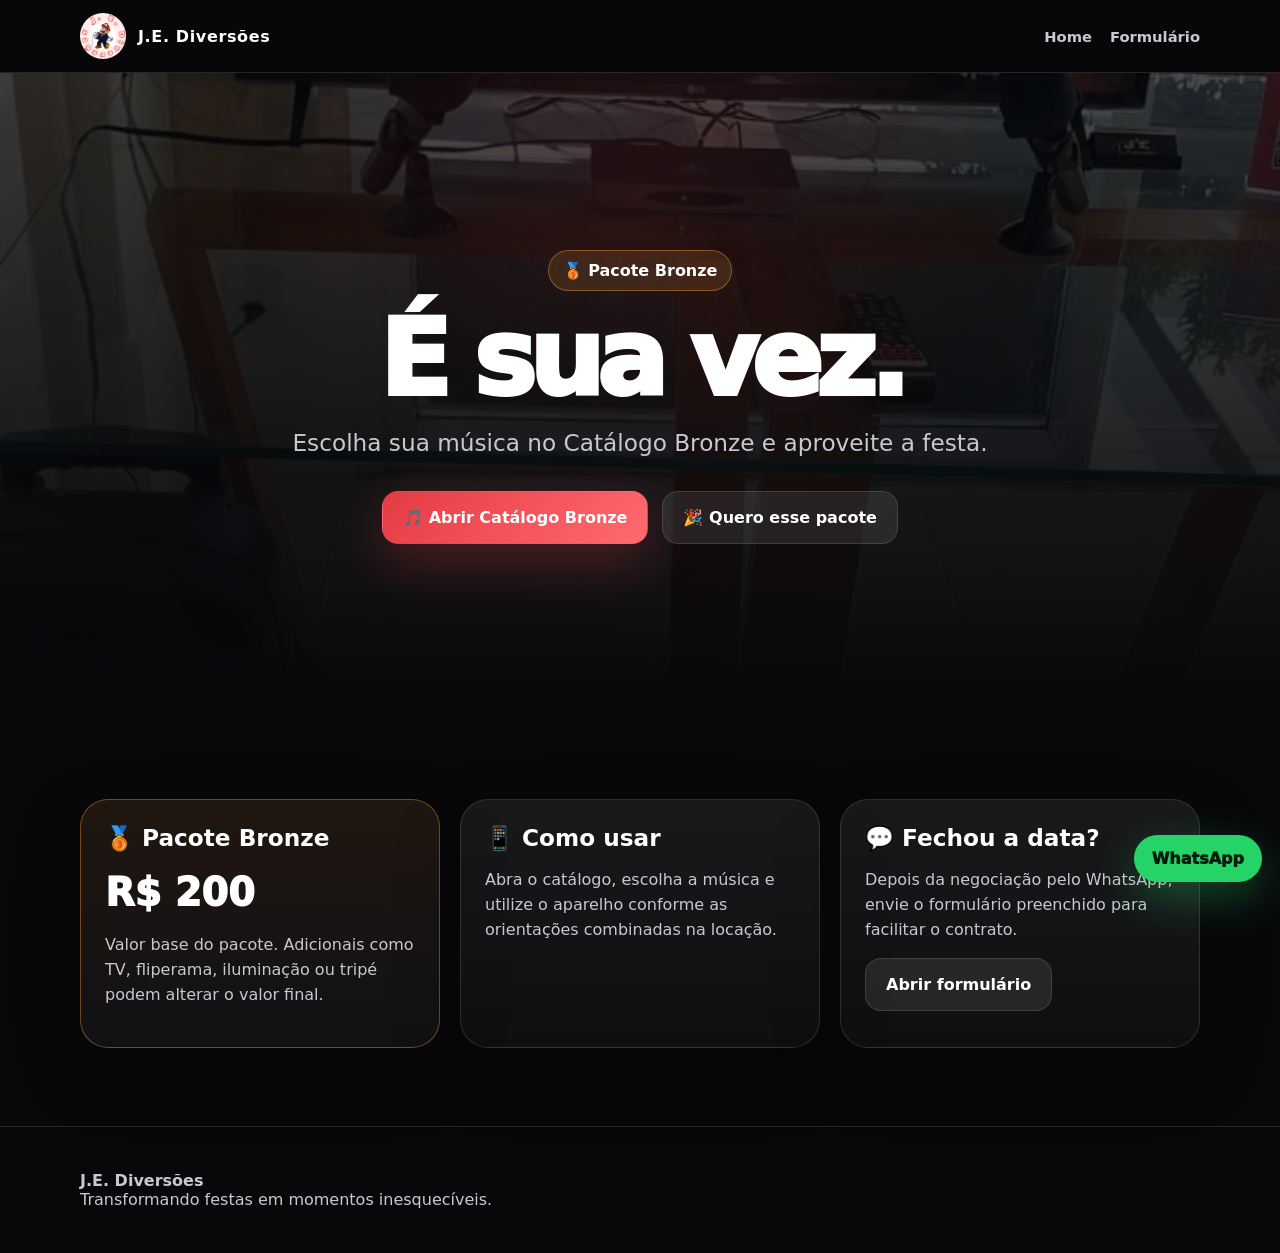
==== bronze/index.html @ 9c895934 "Add files via upload" ====
<!doctype html><html lang="pt-BR"><head><meta charset="utf-8"><meta name="viewport" content="width=device-width,initial-scale=1"><title>Pacote Bronze | J.E. Diversões</title><link rel="stylesheet" href="../assets/css/style.css"></head><body class="bronze"><header class="nav"><div class="container nav-inner"><a class="brand" href="../"><img src="../assets/images/logo.jpeg" alt="J.E. Diversões"><span>J.E. Diversões</span></a><nav class="nav-links"><a href="../">Home</a><a href="../formulario/">Formulário</a></nav></div></header><main><section class="hero package-hero"><img class="photo-bg" src="../assets/images/setup-02.jpeg" alt="Karaokê J.E."><div class="container hero-content"><span class="badge package-badge">🥉 Pacote Bronze</span><h1>É sua vez.</h1><p>Escolha sua música no Catálogo Bronze e aproveite a festa.</p><div class="actions"><a class="btn btn-primary" href="https://drive.google.com/file/d/1Rz8k2OsIjHz6esaZS37DwuMLdk29agb2/view?usp=drivesdk" target="_blank" rel="noopener">🎵 Abrir Catálogo Bronze</a><a class="btn btn-secondary" data-whatsapp="Olá! Vim pelo site da J.E. Diversões e gostaria de orçamento para o Pacote Bronze.">🎉 Quero esse pacote</a></div></div></section><section><div class="container grid grid-3"><div class="card package-panel"><h3>🥉 Pacote Bronze</h3><div class="price">R$ 200</div><p>Valor base do pacote. Adicionais como TV, fliperama, iluminação ou tripé podem alterar o valor final.</p></div><div class="card"><h3>📱 Como usar</h3><p>Abra o catálogo, escolha a música e utilize o aparelho conforme as orientações combinadas na locação.</p></div><div class="card"><h3>💬 Fechou a data?</h3><p>Depois da negociação pelo WhatsApp, envie o formulário preenchido para facilitar o contrato.</p><a class="btn btn-secondary" href="../formulario/">Abrir formulário</a></div></div></section></main><a class="whats" data-whatsapp="Olá! Vim pelo site da J.E. Diversões e gostaria de orçamento para o Pacote Bronze.">WhatsApp</a><footer class="footer"><div class="container"><strong>J.E. Diversões</strong><br>Transformando festas em momentos inesquecíveis.</div></footer><script src="../assets/js/app.js"></script></body></html>
---- assets/css/style.css ----
:root{--bg:#08080b;--card:#12121a;--soft:#1d1d29;--text:#fff;--muted:#c8c8d2;--red:#e53b43;--gold:#f1c15b;--blue:#1769c2;--line:rgba(255,255,255,.12)}*{box-sizing:border-box}html{scroll-behavior:smooth}body{margin:0;font-family:Inter,system-ui,-apple-system,Segoe UI,Roboto,Arial,sans-serif;background:var(--bg);color:var(--text)}a{color:inherit;text-decoration:none}.container{width:min(1120px,92%);margin:auto}.nav{position:sticky;top:0;z-index:10;background:rgba(8,8,11,.78);backdrop-filter:blur(14px);border-bottom:1px solid var(--line)}.nav-inner{height:72px;display:flex;align-items:center;justify-content:space-between;gap:16px}.brand{display:flex;align-items:center;gap:12px;font-weight:900;letter-spacing:.04em}.brand img{width:46px;height:46px;border-radius:50%;object-fit:cover}.nav-links{display:flex;gap:18px;color:var(--muted);font-weight:700;font-size:.92rem}.hero{min-height:88vh;position:relative;display:grid;place-items:center;overflow:hidden}.hero video,.hero .photo-bg{position:absolute;inset:0;width:100%;height:100%;object-fit:cover;opacity:.48}.hero:after{content:"";position:absolute;inset:0;background:linear-gradient(180deg,rgba(0,0,0,.38),#08080b 96%),radial-gradient(circle at 50% 20%,rgba(229,59,67,.22),transparent 45%)}.hero-content{position:relative;z-index:1;text-align:center;padding:70px 0}.badge{display:inline-flex;align-items:center;gap:8px;border:1px solid var(--line);background:rgba(255,255,255,.08);border-radius:999px;padding:10px 14px;color:#fff;font-weight:800}.hero h1{font-size:clamp(2.6rem,9vw,6.6rem);line-height:.92;margin:20px 0 16px;font-weight:1000;letter-spacing:-.07em}.hero p{font-size:clamp(1.05rem,2.5vw,1.45rem);color:var(--muted);max-width:760px;margin:0 auto 30px;line-height:1.55}.actions{display:flex;justify-content:center;gap:14px;flex-wrap:wrap}.btn{display:inline-flex;align-items:center;justify-content:center;gap:10px;border-radius:16px;padding:16px 20px;font-weight:900;border:1px solid transparent;transition:.2s;cursor:pointer}.btn-primary{background:linear-gradient(135deg,var(--red),#ff6b70);color:#fff;box-shadow:0 18px 50px rgba(229,59,67,.28)}.btn-secondary{background:rgba(255,255,255,.09);border-color:var(--line);color:#fff}.btn:hover{transform:translateY(-2px)}section{padding:78px 0}.section-title{font-size:clamp(2rem,4vw,3.4rem);letter-spacing:-.05em;line-height:1;margin:0 0 16px}.section-sub{color:var(--muted);font-size:1.08rem;line-height:1.6;max-width:760px}.grid{display:grid;gap:20px}.grid-3{grid-template-columns:repeat(3,1fr)}.grid-4{grid-template-columns:repeat(4,1fr)}.card{background:linear-gradient(180deg,rgba(255,255,255,.07),rgba(255,255,255,.03));border:1px solid var(--line);border-radius:28px;padding:24px;box-shadow:0 25px 70px rgba(0,0,0,.22)}.card h3{font-size:1.45rem;margin:0 0 10px}.card p,.card li{color:var(--muted);line-height:1.55}.price{font-size:2.4rem;font-weight:1000;margin:18px 0}.highlight{border-color:rgba(241,193,91,.6);box-shadow:0 22px 80px rgba(241,193,91,.1)}.tag{display:inline-block;border-radius:999px;padding:7px 10px;background:rgba(241,193,91,.15);color:#ffd77a;font-weight:900;font-size:.78rem}.media-grid{display:grid;grid-template-columns:1.3fr .9fr;gap:20px}.media-grid img{width:100%;height:100%;min-height:280px;object-fit:cover;border-radius:28px;border:1px solid var(--line)}.gallery{display:grid;grid-template-columns:repeat(4,1fr);gap:14px}.gallery img{width:100%;height:310px;object-fit:cover;border-radius:24px;border:1px solid var(--line)}.addons .card{min-height:210px}.package-hero{min-height:72vh}.bronze{--accent:#cd7f32}.prata{--accent:#cfd4dc}.ouro{--accent:#f1c15b}.package-badge{background:color-mix(in srgb,var(--accent) 18%,transparent);border-color:color-mix(in srgb,var(--accent) 55%,transparent);color:#fff}.package-panel{border:1px solid color-mix(in srgb,var(--accent) 50%,transparent);background:linear-gradient(180deg,color-mix(in srgb,var(--accent) 12%,transparent),rgba(255,255,255,.04));}.steps{counter-reset:step}.step{display:flex;gap:16px;align-items:flex-start}.step:before{counter-increment:step;content:counter(step);width:34px;height:34px;display:grid;place-items:center;border-radius:50%;background:var(--red);font-weight:900;flex:0 0 auto}.form-wrap{max-width:920px;margin:auto}.form-grid{display:grid;grid-template-columns:repeat(2,1fr);gap:14px}.field{display:flex;flex-direction:column;gap:7px}.field.full{grid-column:1/-1}label{font-weight:800;color:#f5f5f5}input,select,textarea{width:100%;border:1px solid var(--line);background:#101018;color:#fff;border-radius:14px;padding:14px 14px;font:inherit}textarea{min-height:120px;resize:vertical}.checkline{display:flex;flex-wrap:wrap;gap:12px}.checkline label{background:#101018;border:1px solid var(--line);padding:12px 14px;border-radius:14px;font-weight:700}.footer{padding:44px 0;border-top:1px solid var(--line);color:var(--muted)}.whats{position:fixed;right:18px;bottom:18px;background:#25d366;color:#031b0c;border-radius:999px;padding:14px 18px;font-weight:1000;z-index:20;box-shadow:0 15px 44px rgba(37,211,102,.32)}.notice{background:rgba(23,105,194,.14);border:1px solid rgba(23,105,194,.4);color:#dcecff;padding:14px;border-radius:18px}.small{font-size:.9rem;color:var(--muted)}@media(max-width:820px){.nav-links{display:none}.grid-3,.grid-4,.media-grid,.gallery,.form-grid{grid-template-columns:1fr}.hero{min-height:82vh}.actions .btn{width:100%}.gallery img{height:360px}section{padding:58px 0}.whats{left:16px;right:16px;text-align:center;justify-content:center}.card{border-radius:22px}}
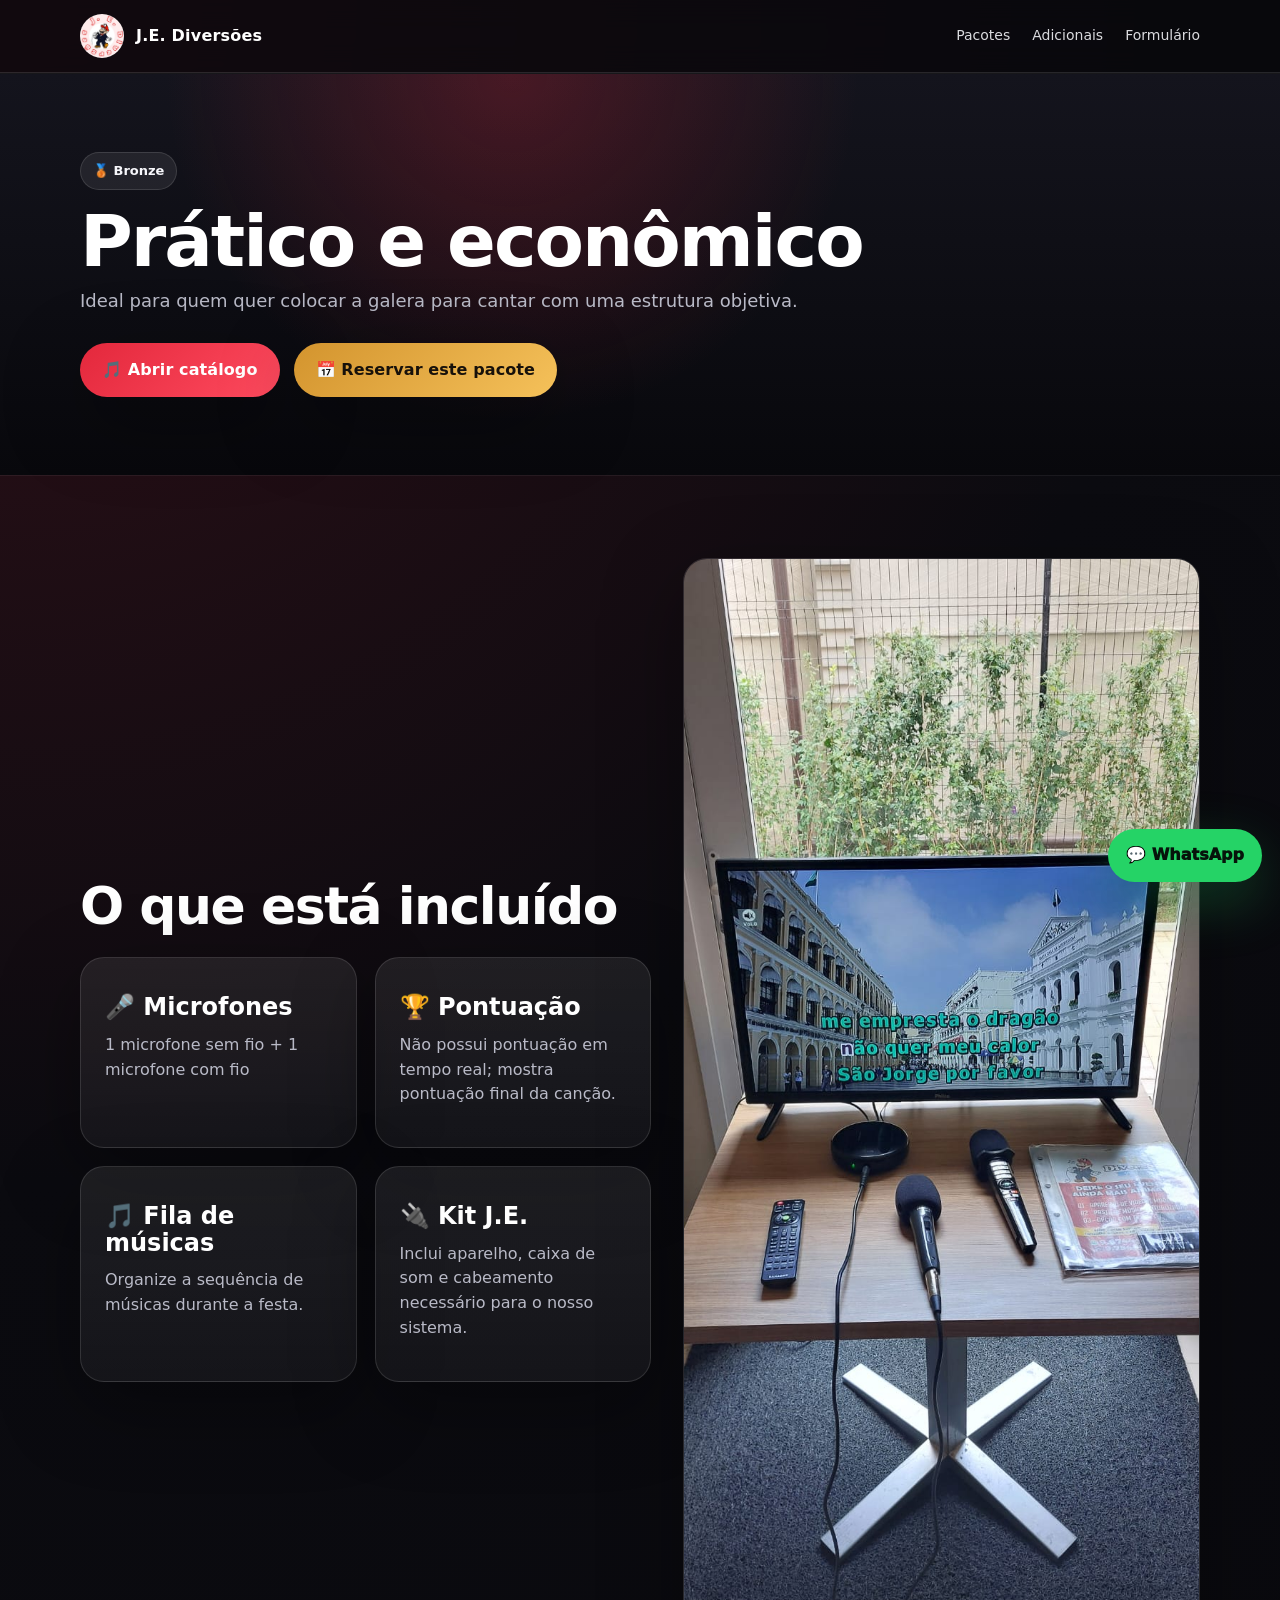
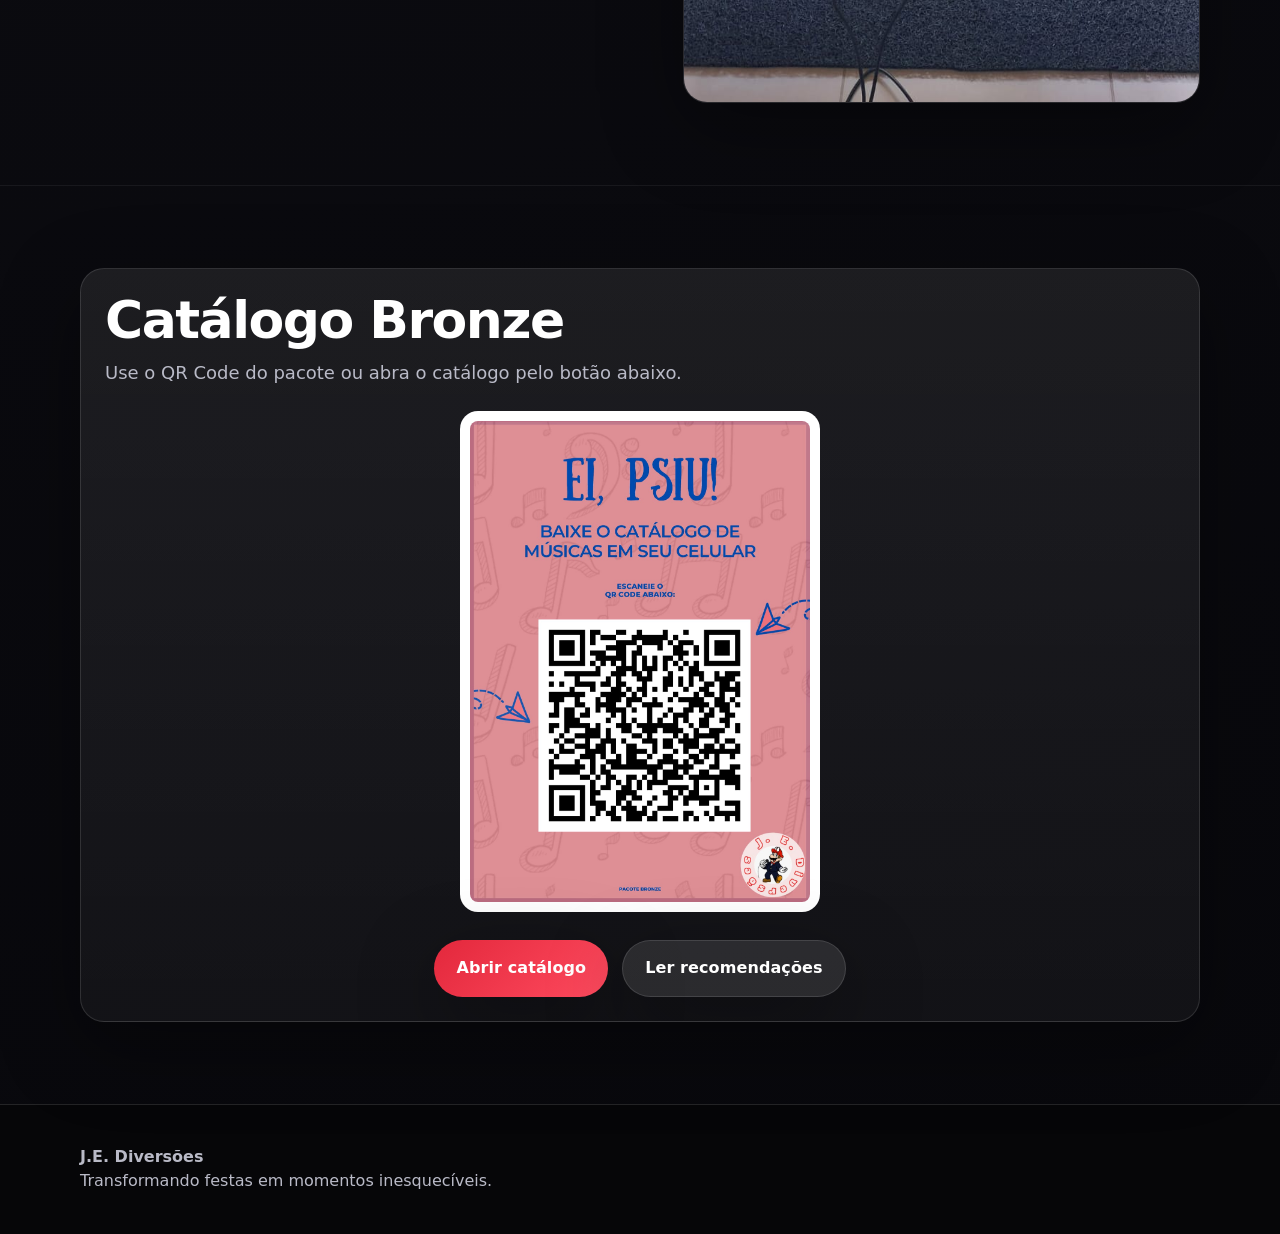
==== commit 3b264a51: "Add files via upload" ====
--- a/bronze/index.html
+++ b/bronze/index.html
@@ -1 +1,6 @@
-<!doctype html><html lang="pt-BR"><head><meta charset="utf-8"><meta name="viewport" content="width=device-width,initial-scale=1"><title>Pacote Bronze | J.E. Diversões</title><link rel="stylesheet" href="../assets/css/style.css"></head><body class="bronze"><header class="nav"><div class="container nav-inner"><a class="brand" href="../"><img src="../assets/images/logo.jpeg" alt="J.E. Diversões"><span>J.E. Diversões</span></a><nav class="nav-links"><a href="../">Home</a><a href="../formulario/">Formulário</a></nav></div></header><main><section class="hero package-hero"><img class="photo-bg" src="../assets/images/setup-02.jpeg" alt="Karaokê J.E."><div class="container hero-content"><span class="badge package-badge">🥉 Pacote Bronze</span><h1>É sua vez.</h1><p>Escolha sua música no Catálogo Bronze e aproveite a festa.</p><div class="actions"><a class="btn btn-primary" href="https://drive.google.com/file/d/1Rz8k2OsIjHz6esaZS37DwuMLdk29agb2/view?usp=drivesdk" target="_blank" rel="noopener">🎵 Abrir Catálogo Bronze</a><a class="btn btn-secondary" data-whatsapp="Olá! Vim pelo site da J.E. Diversões e gostaria de orçamento para o Pacote Bronze.">🎉 Quero esse pacote</a></div></div></section><section><div class="container grid grid-3"><div class="card package-panel"><h3>🥉 Pacote Bronze</h3><div class="price">R$ 200</div><p>Valor base do pacote. Adicionais como TV, fliperama, iluminação ou tripé podem alterar o valor final.</p></div><div class="card"><h3>📱 Como usar</h3><p>Abra o catálogo, escolha a música e utilize o aparelho conforme as orientações combinadas na locação.</p></div><div class="card"><h3>💬 Fechou a data?</h3><p>Depois da negociação pelo WhatsApp, envie o formulário preenchido para facilitar o contrato.</p><a class="btn btn-secondary" href="../formulario/">Abrir formulário</a></div></div></section></main><a class="whats" data-whatsapp="Olá! Vim pelo site da J.E. Diversões e gostaria de orçamento para o Pacote Bronze.">WhatsApp</a><footer class="footer"><div class="container"><strong>J.E. Diversões</strong><br>Transformando festas em momentos inesquecíveis.</div></footer><script src="../assets/js/app.js"></script></body></html>
+<!doctype html><html lang="pt-BR"><head><meta charset="utf-8"><meta name="viewport" content="width=device-width,initial-scale=1"><title>J.E. Diversões | Bronze</title><link rel="stylesheet" href="../assets/css/style.css"></head><body>
+<header class="nav"><div class="container nav-inner"><a class="brand" href="../"><img src="../assets/images/logo.jpeg" alt="J.E. Diversões"><span>J.E. Diversões</span></a><nav class="nav-links"><a href="../#pacotes">Pacotes</a><a href="../#adicionais">Adicionais</a><a href="../formulario/">Formulário</a></nav></div></header>
+<main><section class="page-hero"><div class="container"><span class="badge">🥉 Bronze</span><h1>Prático e econômico</h1><p class="section-sub">Ideal para quem quer colocar a galera para cantar com uma estrutura objetiva.</p><div class="actions"><a class="btn btn-primary" href="#catalogo">🎵 Abrir catálogo</a><a class="btn btn-gold" data-whatsapp="Olá! Tenho interesse no Pacote Bronze da J.E. Diversões.">📅 Reservar este pacote</a></div></div></section>
+<section><div class="container media-grid"><div><h2 class="section-title">O que está incluído</h2><div class="grid grid-2" style="margin-top:24px"><div class="card"><h3>🎤 Microfones</h3><p>1 microfone sem fio + 1 microfone com fio</p></div><div class="card"><h3>🏆 Pontuação</h3><p>Não possui pontuação em tempo real; mostra pontuação final da canção.</p></div><div class="card"><h3>🎵 Fila de músicas</h3><p>Organize a sequência de músicas durante a festa.</p></div><div class="card"><h3>🔌 Kit J.E.</h3><p>Inclui aparelho, caixa de som e cabeamento necessário para o nosso sistema.</p></div></div></div><img src="../assets/images/setup-03.jpeg" alt="Karaokê J.E. Diversões"></div></section>
+<section id="catalogo"><div class="container"><div class="card"><h2 class="section-title">Catálogo Bronze</h2><p class="section-sub">Use o QR Code do pacote ou abra o catálogo pelo botão abaixo.</p><img src="../assets/images/qr-bronze.jpeg" alt="QR Code Bronze" style="max-width:360px;margin:24px auto;border-radius:18px;background:#fff;padding:10px"><div class="actions" style="justify-content:center"><a class="btn btn-primary" href="https://drive.google.com/file/d/1Rz8k2OsIjHz6esaZS37DwuMLdk29agb2/view?usp=drivesdk" target="_blank" rel="noopener">Abrir catálogo</a><a class="btn btn-secondary" href="../#recomendacoes">Ler recomendações</a></div></div></div></section>
+</main><a class="whats" data-whatsapp="Olá! Tenho interesse no Pacote Bronze da J.E. Diversões.">💬 WhatsApp</a><footer class="footer"><div class="container"><strong>J.E. Diversões</strong><br>Transformando festas em momentos inesquecíveis.</div></footer><script src="../assets/js/app.js"></script></body></html>
--- a/assets/css/style.css
+++ b/assets/css/style.css
@@ -1 +1,8 @@
-:root{--bg:#08080b;--card:#12121a;--soft:#1d1d29;--text:#fff;--muted:#c8c8d2;--red:#e53b43;--gold:#f1c15b;--blue:#1769c2;--line:rgba(255,255,255,.12)}*{box-sizing:border-box}html{scroll-behavior:smooth}body{margin:0;font-family:Inter,system-ui,-apple-system,Segoe UI,Roboto,Arial,sans-serif;background:var(--bg);color:var(--text)}a{color:inherit;text-decoration:none}.container{width:min(1120px,92%);margin:auto}.nav{position:sticky;top:0;z-index:10;background:rgba(8,8,11,.78);backdrop-filter:blur(14px);border-bottom:1px solid var(--line)}.nav-inner{height:72px;display:flex;align-items:center;justify-content:space-between;gap:16px}.brand{display:flex;align-items:center;gap:12px;font-weight:900;letter-spacing:.04em}.brand img{width:46px;height:46px;border-radius:50%;object-fit:cover}.nav-links{display:flex;gap:18px;color:var(--muted);font-weight:700;font-size:.92rem}.hero{min-height:88vh;position:relative;display:grid;place-items:center;overflow:hidden}.hero video,.hero .photo-bg{position:absolute;inset:0;width:100%;height:100%;object-fit:cover;opacity:.48}.hero:after{content:"";position:absolute;inset:0;background:linear-gradient(180deg,rgba(0,0,0,.38),#08080b 96%),radial-gradient(circle at 50% 20%,rgba(229,59,67,.22),transparent 45%)}.hero-content{position:relative;z-index:1;text-align:center;padding:70px 0}.badge{display:inline-flex;align-items:center;gap:8px;border:1px solid var(--line);background:rgba(255,255,255,.08);border-radius:999px;padding:10px 14px;color:#fff;font-weight:800}.hero h1{font-size:clamp(2.6rem,9vw,6.6rem);line-height:.92;margin:20px 0 16px;font-weight:1000;letter-spacing:-.07em}.hero p{font-size:clamp(1.05rem,2.5vw,1.45rem);color:var(--muted);max-width:760px;margin:0 auto 30px;line-height:1.55}.actions{display:flex;justify-content:center;gap:14px;flex-wrap:wrap}.btn{display:inline-flex;align-items:center;justify-content:center;gap:10px;border-radius:16px;padding:16px 20px;font-weight:900;border:1px solid transparent;transition:.2s;cursor:pointer}.btn-primary{background:linear-gradient(135deg,var(--red),#ff6b70);color:#fff;box-shadow:0 18px 50px rgba(229,59,67,.28)}.btn-secondary{background:rgba(255,255,255,.09);border-color:var(--line);color:#fff}.btn:hover{transform:translateY(-2px)}section{padding:78px 0}.section-title{font-size:clamp(2rem,4vw,3.4rem);letter-spacing:-.05em;line-height:1;margin:0 0 16px}.section-sub{color:var(--muted);font-size:1.08rem;line-height:1.6;max-width:760px}.grid{display:grid;gap:20px}.grid-3{grid-template-columns:repeat(3,1fr)}.grid-4{grid-template-columns:repeat(4,1fr)}.card{background:linear-gradient(180deg,rgba(255,255,255,.07),rgba(255,255,255,.03));border:1px solid var(--line);border-radius:28px;padding:24px;box-shadow:0 25px 70px rgba(0,0,0,.22)}.card h3{font-size:1.45rem;margin:0 0 10px}.card p,.card li{color:var(--muted);line-height:1.55}.price{font-size:2.4rem;font-weight:1000;margin:18px 0}.highlight{border-color:rgba(241,193,91,.6);box-shadow:0 22px 80px rgba(241,193,91,.1)}.tag{display:inline-block;border-radius:999px;padding:7px 10px;background:rgba(241,193,91,.15);color:#ffd77a;font-weight:900;font-size:.78rem}.media-grid{display:grid;grid-template-columns:1.3fr .9fr;gap:20px}.media-grid img{width:100%;height:100%;min-height:280px;object-fit:cover;border-radius:28px;border:1px solid var(--line)}.gallery{display:grid;grid-template-columns:repeat(4,1fr);gap:14px}.gallery img{width:100%;height:310px;object-fit:cover;border-radius:24px;border:1px solid var(--line)}.addons .card{min-height:210px}.package-hero{min-height:72vh}.bronze{--accent:#cd7f32}.prata{--accent:#cfd4dc}.ouro{--accent:#f1c15b}.package-badge{background:color-mix(in srgb,var(--accent) 18%,transparent);border-color:color-mix(in srgb,var(--accent) 55%,transparent);color:#fff}.package-panel{border:1px solid color-mix(in srgb,var(--accent) 50%,transparent);background:linear-gradient(180deg,color-mix(in srgb,var(--accent) 12%,transparent),rgba(255,255,255,.04));}.steps{counter-reset:step}.step{display:flex;gap:16px;align-items:flex-start}.step:before{counter-increment:step;content:counter(step);width:34px;height:34px;display:grid;place-items:center;border-radius:50%;background:var(--red);font-weight:900;flex:0 0 auto}.form-wrap{max-width:920px;margin:auto}.form-grid{display:grid;grid-template-columns:repeat(2,1fr);gap:14px}.field{display:flex;flex-direction:column;gap:7px}.field.full{grid-column:1/-1}label{font-weight:800;color:#f5f5f5}input,select,textarea{width:100%;border:1px solid var(--line);background:#101018;color:#fff;border-radius:14px;padding:14px 14px;font:inherit}textarea{min-height:120px;resize:vertical}.checkline{display:flex;flex-wrap:wrap;gap:12px}.checkline label{background:#101018;border:1px solid var(--line);padding:12px 14px;border-radius:14px;font-weight:700}.footer{padding:44px 0;border-top:1px solid var(--line);color:var(--muted)}.whats{position:fixed;right:18px;bottom:18px;background:#25d366;color:#031b0c;border-radius:999px;padding:14px 18px;font-weight:1000;z-index:20;box-shadow:0 15px 44px rgba(37,211,102,.32)}.notice{background:rgba(23,105,194,.14);border:1px solid rgba(23,105,194,.4);color:#dcecff;padding:14px;border-radius:18px}.small{font-size:.9rem;color:var(--muted)}@media(max-width:820px){.nav-links{display:none}.grid-3,.grid-4,.media-grid,.gallery,.form-grid{grid-template-columns:1fr}.hero{min-height:82vh}.actions .btn{width:100%}.gallery img{height:360px}section{padding:58px 0}.whats{left:16px;right:16px;text-align:center;justify-content:center}.card{border-radius:22px}}
+:root{
+  --bg:#0b0b10;--bg2:#14141d;--card:#191925;--muted:#b9bac7;--text:#fff;--red:#e3283c;--gold:#f5c15a;--silver:#dfe3ea;--bronze:#c97a3a;--green:#22c55e;--line:rgba(255,255,255,.12);--radius:24px;--shadow:0 24px 80px rgba(0,0,0,.35)
+}
+*{box-sizing:border-box}html{scroll-behavior:smooth}body{margin:0;background:radial-gradient(circle at top left,#311018 0,#0b0b10 38%,#08080c 100%);font-family:Inter,system-ui,-apple-system,Segoe UI,Roboto,Arial,sans-serif;color:var(--text);line-height:1.55}a{color:inherit;text-decoration:none}img,video{max-width:100%;display:block}.container{width:min(1120px,92vw);margin:auto}.nav{position:sticky;top:0;z-index:30;background:rgba(8,8,12,.76);backdrop-filter:blur(14px);border-bottom:1px solid var(--line)}.nav-inner{height:72px;display:flex;align-items:center;justify-content:space-between;gap:18px}.brand{display:flex;align-items:center;gap:12px;font-weight:900;letter-spacing:.2px}.brand img{width:44px;height:44px;border-radius:50%;object-fit:cover;background:#fff}.nav-links{display:flex;gap:22px;font-size:14px;color:#f2f2f6}.nav-links a{opacity:.9}.nav-links a:hover{opacity:1;color:var(--gold)}
+.hero{position:relative;min-height:92vh;display:grid;place-items:center;overflow:hidden}.hero video{position:absolute;inset:0;width:100%;height:100%;object-fit:cover;filter:saturate(1.05) contrast(1.05)}.hero:after{content:"";position:absolute;inset:0;background:linear-gradient(90deg,rgba(8,8,12,.88),rgba(8,8,12,.58),rgba(8,8,12,.86)),radial-gradient(circle at 55% 45%,rgba(227,40,60,.2),transparent 36%)}.hero-content{position:relative;z-index:2;padding:80px 0}.badge,.tag{display:inline-flex;align-items:center;gap:8px;padding:8px 12px;border:1px solid var(--line);border-radius:999px;background:rgba(255,255,255,.08);color:#f7f7fb;font-weight:800;font-size:13px}.hero h1{font-size:clamp(42px,8vw,88px);line-height:.94;margin:20px 0 16px;letter-spacing:-3px;max-width:850px}.hero p{max-width:700px;color:#e8e8ef;font-size:clamp(18px,2.2vw,24px)}.actions{display:flex;gap:14px;flex-wrap:wrap;margin-top:28px}.btn{border:0;cursor:pointer;display:inline-flex;align-items:center;justify-content:center;gap:10px;border-radius:999px;padding:15px 22px;font-weight:900;letter-spacing:.1px;box-shadow:var(--shadow);transition:.2s transform,.2s opacity}.btn:hover{transform:translateY(-2px)}.btn-primary{background:linear-gradient(135deg,var(--red),#ff4b5f);color:white}.btn-secondary{background:rgba(255,255,255,.1);border:1px solid var(--line);color:white}.btn-gold{background:linear-gradient(135deg,#d3942e,var(--gold));color:#17110a}.btn-whats{background:#25d366;color:#06140b}.whats{position:fixed;right:18px;bottom:18px;z-index:40;background:#25d366;color:#06140b;border-radius:999px;padding:14px 18px;font-weight:950;box-shadow:0 20px 55px rgba(37,211,102,.25)}
+section{padding:82px 0;border-top:1px solid rgba(255,255,255,.06)}.section-title{font-size:clamp(30px,5vw,52px);line-height:1.04;margin:0 0 12px;letter-spacing:-1.5px}.section-sub{color:var(--muted);font-size:18px;max-width:850px;margin:0}.grid{display:grid;gap:18px}.grid-2{grid-template-columns:repeat(2,1fr)}.grid-3{grid-template-columns:repeat(3,1fr)}.grid-4{grid-template-columns:repeat(4,1fr)}.card{background:linear-gradient(180deg,rgba(255,255,255,.08),rgba(255,255,255,.045));border:1px solid var(--line);border-radius:var(--radius);padding:24px;box-shadow:var(--shadow);position:relative;overflow:hidden}.card h3{font-size:24px;line-height:1.1;margin:12px 0}.card p{color:var(--muted);margin:0 0 16px}.card ul{padding-left:18px;color:#e8e8ef}.card li{margin:8px 0}.highlight{border-color:rgba(245,193,90,.65);box-shadow:0 30px 90px rgba(245,193,90,.1)}.bronze .tag{background:rgba(201,122,58,.18);border-color:rgba(201,122,58,.45)}.prata .tag{background:rgba(223,227,234,.12);border-color:rgba(223,227,234,.35)}.ouro .tag{background:rgba(245,193,90,.18);border-color:rgba(245,193,90,.45)}.media-grid{display:grid;grid-template-columns:1.05fr .95fr;gap:32px;align-items:center}.media-grid img,.gallery img,.video-box video,.feedback-img{border-radius:var(--radius);border:1px solid var(--line);box-shadow:var(--shadow);object-fit:cover}.gallery{display:grid;grid-template-columns:repeat(4,1fr);gap:12px}.gallery img{height:260px;width:100%}.steps{counter-reset:step;display:grid;grid-template-columns:repeat(3,1fr);gap:18px;margin-top:26px}.step:before{counter-increment:step;content:counter(step);width:38px;height:38px;border-radius:50%;display:grid;place-items:center;background:var(--red);font-weight:950;margin-bottom:12px}.comparison{display:grid;grid-template-columns:1fr;gap:12px}.row{display:grid;grid-template-columns:1.3fr repeat(3,1fr);gap:8px;align-items:center;padding:14px 0;border-bottom:1px solid var(--line)}.row span:not(:first-child){text-align:center;font-weight:900}.ok{color:#4ade80}.warn{color:var(--gold)}.muted{color:var(--muted)}.feedbacks{display:grid;grid-template-columns:1fr 1fr;gap:18px;margin-top:24px}.quote{font-size:18px;color:#f4f4f7}.stars{color:var(--gold);letter-spacing:2px}.video-box{background:#000;border-radius:var(--radius);padding:10px;border:1px solid var(--line)}.video-box video{width:100%;max-height:620px;background:#000}.faq details{background:rgba(255,255,255,.06);border:1px solid var(--line);border-radius:18px;padding:18px;margin:12px 0}.faq summary{cursor:pointer;font-weight:900}.faq p{color:var(--muted)}.footer{padding:40px 0;background:#060608;border-top:1px solid var(--line);color:var(--muted)}
+.page-hero{padding:78px 0;background:radial-gradient(circle at 40% 0,rgba(227,40,60,.25),transparent 40%),linear-gradient(180deg,#14141d,#08080c)}.page-hero h1{font-size:clamp(38px,7vw,72px);margin:16px 0 10px;letter-spacing:-2px;line-height:.98}.mini-note{font-size:14px;color:var(--muted)}.form-wrap{display:grid;grid-template-columns:1fr;gap:18px}.form-section{background:rgba(255,255,255,.06);border:1px solid var(--line);border-radius:24px;padding:22px}.fields{display:grid;grid-template-columns:repeat(2,1fr);gap:14px}.field.full{grid-column:1/-1}label{display:block;font-size:14px;font-weight:900;margin-bottom:7px}input,select,textarea{width:100%;border:1px solid rgba(255,255,255,.18);background:#0f0f16;color:white;border-radius:14px;padding:13px;font:inherit}textarea{min-height:110px;resize:vertical}.checkgrid{display:grid;grid-template-columns:repeat(2,1fr);gap:10px}.check{display:flex;gap:9px;align-items:center;background:rgba(255,255,255,.05);border:1px solid var(--line);border-radius:14px;padding:12px}.check input{width:auto}.hidden{display:none!important}.output{white-space:pre-wrap;background:#07070a;border:1px solid var(--line);border-radius:18px;padding:18px;color:#d9ffe4;min-height:120px}.internal-lock{display:grid;grid-template-columns:1fr auto;gap:10px}.notice{background:rgba(245,193,90,.12);border:1px solid rgba(245,193,90,.36);border-radius:18px;padding:16px;color:#fff3d8}.success{background:rgba(34,197,94,.12);border:1px solid rgba(34,197,94,.35);border-radius:18px;padding:16px;color:#d8ffe8}.rec-grid{display:grid;grid-template-columns:repeat(2,1fr);gap:18px;margin-top:24px}.rec-item{display:flex;gap:14px;align-items:flex-start}.rec-icon{font-size:28px;line-height:1}.pillbar{display:flex;flex-wrap:wrap;gap:8px;margin-top:16px}.pill{padding:7px 10px;border-radius:999px;background:rgba(255,255,255,.08);border:1px solid var(--line);font-weight:800;font-size:13px;color:#ededf4}
+@media(max-width:850px){.nav-links{display:none}.hero{min-height:86vh}.hero h1{letter-spacing:-1.5px}.grid-2,.grid-3,.grid-4,.media-grid,.feedbacks,.steps,.rec-grid{grid-template-columns:1fr}.gallery{grid-template-columns:1fr 1fr}.gallery img{height:210px}.row{grid-template-columns:1fr 60px 60px 60px;font-size:13px}.fields,.checkgrid{grid-template-columns:1fr}.internal-lock{grid-template-columns:1fr}.whats{left:18px;right:18px;text-align:center;justify-content:center}.actions .btn{width:100%}section{padding:58px 0}}
